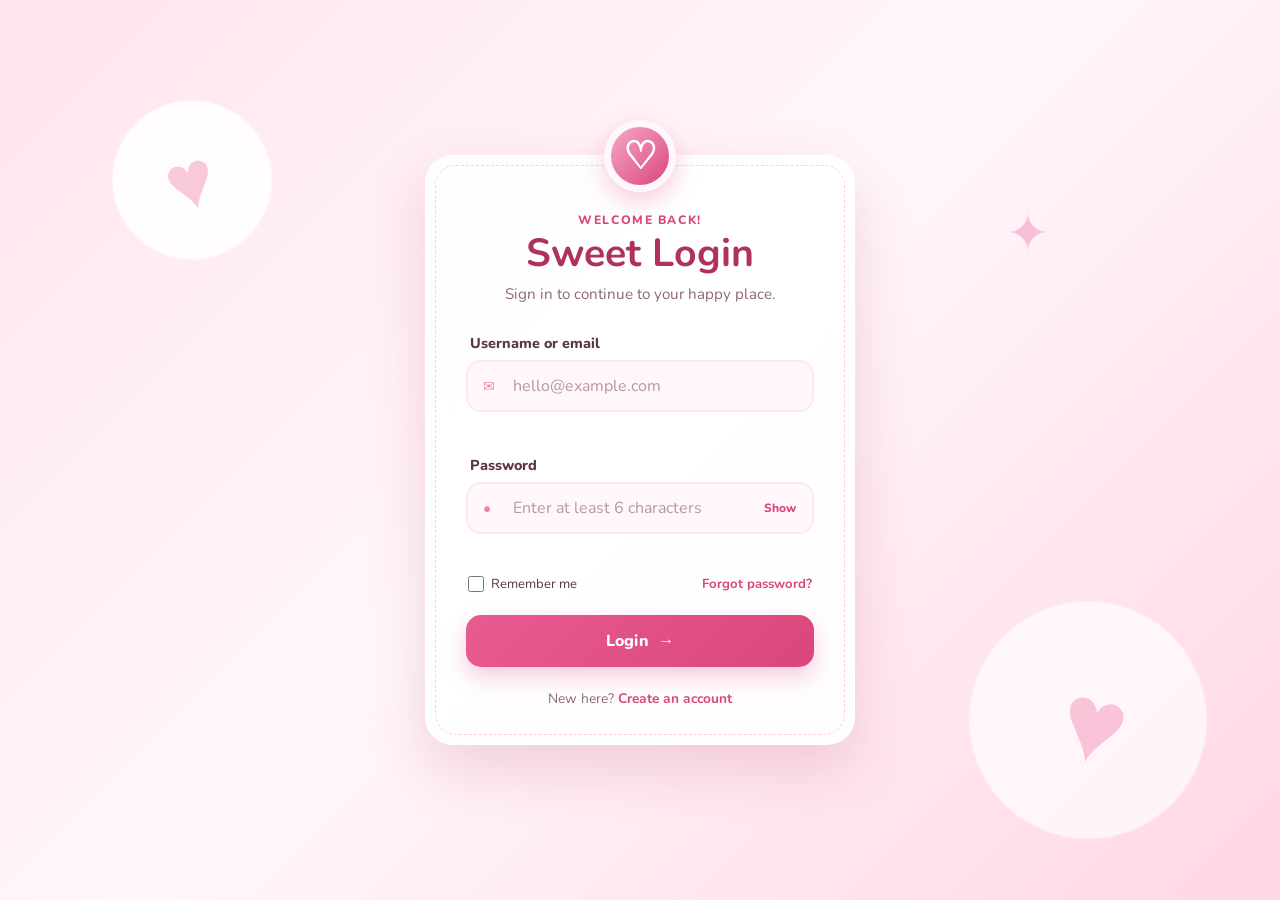
==== index.html @ 0a7f22c5 "Initial commit" ====
<!DOCTYPE html>
<html lang="en">
<head>
    <meta charset="UTF-8">
    <meta name="viewport" content="width=device-width, initial-scale=1.0">
    <meta name="description" content="A cute pink and white login page with front-end validation.">
    <title>Sweet Login</title>
    <link rel="preconnect" href="https://fonts.googleapis.com">
    <link rel="preconnect" href="https://fonts.gstatic.com" crossorigin>
    <link href="https://fonts.googleapis.com/css2?family=Nunito:wght@400;600;700;800&display=swap" rel="stylesheet">
    <link rel="stylesheet" href="style.css">
</head>
<body>
    <main class="page-wrapper">
        <div class="decoration heart-one" aria-hidden="true">♥</div>
        <div class="decoration heart-two" aria-hidden="true">♥</div>
        <div class="decoration sparkle" aria-hidden="true">✦</div>

        <section class="login-card" aria-labelledby="login-title">
            <div class="login-icon" aria-hidden="true">♡</div>

            <header class="login-header">
                <p class="eyebrow">Welcome back!</p>
                <h1 id="login-title">Sweet Login</h1>
                <p>Sign in to continue to your happy place.</p>
            </header>

            <form id="loginForm" novalidate>
                <div class="form-group">
                    <label for="username">Username or email</label>
                    <div class="input-wrapper">
                        <span class="field-icon" aria-hidden="true">✉</span>
                        <input
                            type="text"
                            id="username"
                            name="username"
                            placeholder="hello@example.com"
                            autocomplete="username"
                            aria-describedby="usernameError"
                        >
                    </div>
                    <small class="error-message" id="usernameError"></small>
                </div>

                <div class="form-group">
                    <label for="password">Password</label>
                    <div class="input-wrapper">
                        <span class="field-icon" aria-hidden="true">●</span>
                        <input
                            type="password"
                            id="password"
                            name="password"
                            placeholder="Enter at least 6 characters"
                            autocomplete="current-password"
                            aria-describedby="passwordError"
                        >
                        <button
                            class="password-toggle"
                            id="passwordToggle"
                            type="button"
                            aria-label="Show password"
                            aria-pressed="false"
                        >
                            Show
                        </button>
                    </div>
                    <small class="error-message" id="passwordError"></small>
                </div>

                <div class="form-options">
                    <label class="remember-option">
                        <input type="checkbox" id="rememberMe" name="rememberMe">
                        <span>Remember me</span>
                    </label>
                    <a href="#" id="forgotPassword">Forgot password?</a>
                </div>

                <button class="login-button" type="submit">
                    Login <span aria-hidden="true">→</span>
                </button>

                <div
                    class="form-message"
                    id="formMessage"
                    role="status"
                    aria-live="polite"
                ></div>
            </form>

            <p class="signup-text">
                New here? <a href="#" id="signUpLink">Create an account</a>
            </p>
        </section>
    </main>

    <script src="script.js"></script>
</body>
</html>
---- style.css ----
:root {
    --pink-50: #fff7fb;
    --pink-100: #ffe7f1;
    --pink-200: #ffcfe1;
    --pink-300: #f7a9c6;
    --pink-500: #e85b91;
    --pink-600: #d9467c;
    --pink-700: #ae315f;
    --text: #5a3545;
    --muted: #8c6877;
    --white: #ffffff;
    --success: #268a5a;
    --success-bg: #eaf9f1;
    --error: #c93667;
    --error-bg: #fff0f5;
    --shadow: 0 24px 60px rgba(174, 49, 95, 0.18);
}

* {
    box-sizing: border-box;
    margin: 0;
    padding: 0;
}

body {
    min-height: 100vh;
    color: var(--text);
    font-family: "Nunito", Arial, sans-serif;
    background:
        radial-gradient(circle at 15% 20%, rgba(255, 255, 255, 0.9) 0 6%, transparent 6.2%),
        radial-gradient(circle at 85% 80%, rgba(255, 255, 255, 0.7) 0 9%, transparent 9.2%),
        linear-gradient(135deg, #ffe4ef 0%, #fff7fb 48%, #ffd6e6 100%);
}

button,
input {
    font: inherit;
}

a {
    color: var(--pink-600);
    font-weight: 700;
    text-decoration: none;
}

a:hover,
a:focus-visible {
    color: var(--pink-700);
    text-decoration: underline;
}

.page-wrapper {
    position: relative;
    display: grid;
    min-height: 100vh;
    place-items: center;
    padding: 32px 20px;
    overflow: hidden;
}

.login-card {
    position: relative;
    z-index: 1;
    width: min(100%, 430px);
    padding: 44px 40px 36px;
    border: 1px solid rgba(255, 255, 255, 0.95);
    border-radius: 28px;
    background: rgba(255, 255, 255, 0.92);
    box-shadow: var(--shadow);
    backdrop-filter: blur(12px);
}

.login-card::before {
    position: absolute;
    inset: 9px;
    z-index: -1;
    border: 1px dashed var(--pink-200);
    border-radius: 21px;
    content: "";
    pointer-events: none;
}

.login-icon {
    display: grid;
    width: 72px;
    height: 72px;
    margin: -80px auto 20px;
    border: 7px solid var(--pink-50);
    border-radius: 50%;
    color: var(--white);
    font-size: 38px;
    font-weight: 800;
    background: linear-gradient(135deg, var(--pink-300), var(--pink-600));
    box-shadow: 0 10px 25px rgba(232, 91, 145, 0.3);
    place-items: center;
}

.login-header {
    margin-bottom: 28px;
    text-align: center;
}

.eyebrow {
    margin-bottom: 4px;
    color: var(--pink-600);
    font-size: 0.76rem;
    font-weight: 800;
    letter-spacing: 0.13em;
    text-transform: uppercase;
}

.login-header h1 {
    margin-bottom: 8px;
    color: var(--pink-700);
    font-size: clamp(1.9rem, 6vw, 2.45rem);
    line-height: 1.1;
}

.login-header p:last-child {
    color: var(--muted);
    font-size: 0.95rem;
}

.form-group {
    margin-bottom: 19px;
}

.form-group > label {
    display: inline-block;
    margin: 0 0 7px 4px;
    font-size: 0.9rem;
    font-weight: 800;
}

.input-wrapper {
    position: relative;
}

.field-icon {
    position: absolute;
    top: 50%;
    left: 17px;
    color: var(--pink-400, #ee81aa);
    font-size: 0.85rem;
    transform: translateY(-50%);
    pointer-events: none;
}

.input-wrapper input {
    width: 100%;
    height: 52px;
    padding: 0 67px 0 45px;
    border: 2px solid var(--pink-100);
    border-radius: 15px;
    outline: none;
    color: var(--text);
    background: var(--pink-50);
    transition: border-color 0.2s ease, box-shadow 0.2s ease, background 0.2s ease;
}

.input-wrapper input::placeholder {
    color: #b797a4;
}

.input-wrapper input:focus {
    border-color: var(--pink-300);
    background: var(--white);
    box-shadow: 0 0 0 4px rgba(247, 169, 198, 0.2);
}

.input-wrapper input.input-error {
    border-color: var(--error);
    background: var(--error-bg);
}

.password-toggle {
    position: absolute;
    top: 50%;
    right: 13px;
    padding: 5px;
    border: 0;
    color: var(--pink-600);
    font-size: 0.75rem;
    font-weight: 800;
    background: transparent;
    cursor: pointer;
    transform: translateY(-50%);
}

.password-toggle:hover,
.password-toggle:focus-visible {
    color: var(--pink-700);
    text-decoration: underline;
}

.error-message {
    display: block;
    min-height: 18px;
    margin: 5px 0 0 4px;
    color: var(--error);
    font-size: 0.78rem;
    font-weight: 700;
}

.form-options {
    display: flex;
    align-items: center;
    justify-content: space-between;
    gap: 12px;
    margin: -1px 2px 22px;
    font-size: 0.82rem;
}

.remember-option {
    display: flex;
    align-items: center;
    gap: 7px;
    cursor: pointer;
}

.remember-option input {
    width: 16px;
    height: 16px;
    accent-color: var(--pink-600);
}

.login-button {
    display: flex;
    align-items: center;
    justify-content: center;
    gap: 9px;
    width: 100%;
    min-height: 52px;
    border: 0;
    border-radius: 15px;
    color: var(--white);
    font-weight: 800;
    letter-spacing: 0.02em;
    background: linear-gradient(135deg, var(--pink-500), var(--pink-600));
    box-shadow: 0 10px 22px rgba(217, 70, 124, 0.27);
    cursor: pointer;
    transition: transform 0.2s ease, box-shadow 0.2s ease, filter 0.2s ease;
}

.login-button:hover {
    box-shadow: 0 14px 28px rgba(217, 70, 124, 0.34);
    filter: brightness(1.04);
    transform: translateY(-2px);
}

.login-button:active {
    transform: translateY(0);
}

.login-button:focus-visible {
    outline: 3px solid rgba(232, 91, 145, 0.3);
    outline-offset: 3px;
}

.form-message {
    display: none;
    margin-top: 16px;
    padding: 11px 14px;
    border-radius: 12px;
    font-size: 0.85rem;
    font-weight: 800;
    text-align: center;
}

.form-message.success,
.form-message.error {
    display: block;
}

.form-message.success {
    color: var(--success);
    background: var(--success-bg);
}

.form-message.error {
    color: var(--error);
    background: var(--error-bg);
}

.signup-text {
    margin-top: 22px;
    color: var(--muted);
    font-size: 0.86rem;
    text-align: center;
}

.decoration {
    position: absolute;
    color: rgba(232, 91, 145, 0.32);
    user-select: none;
}

.heart-one {
    top: 14%;
    left: 13%;
    font-size: 82px;
    transform: rotate(-16deg);
}

.heart-two {
    right: 12%;
    bottom: 11%;
    font-size: 110px;
    transform: rotate(14deg);
}

.sparkle {
    top: 22%;
    right: 18%;
    font-size: 52px;
}

@media (max-width: 520px) {
    .page-wrapper {
        padding: 56px 14px 24px;
    }

    .login-card {
        padding: 40px 24px 30px;
        border-radius: 24px;
    }

    .form-options {
        align-items: flex-start;
        flex-direction: column;
    }

    .heart-one {
        top: 5%;
        left: 4%;
    }

    .heart-two {
        right: -10px;
        bottom: 1%;
    }
}

@media (prefers-reduced-motion: reduce) {
    *,
    *::before,
    *::after {
        scroll-behavior: auto !important;
        transition: none !important;
    }
}
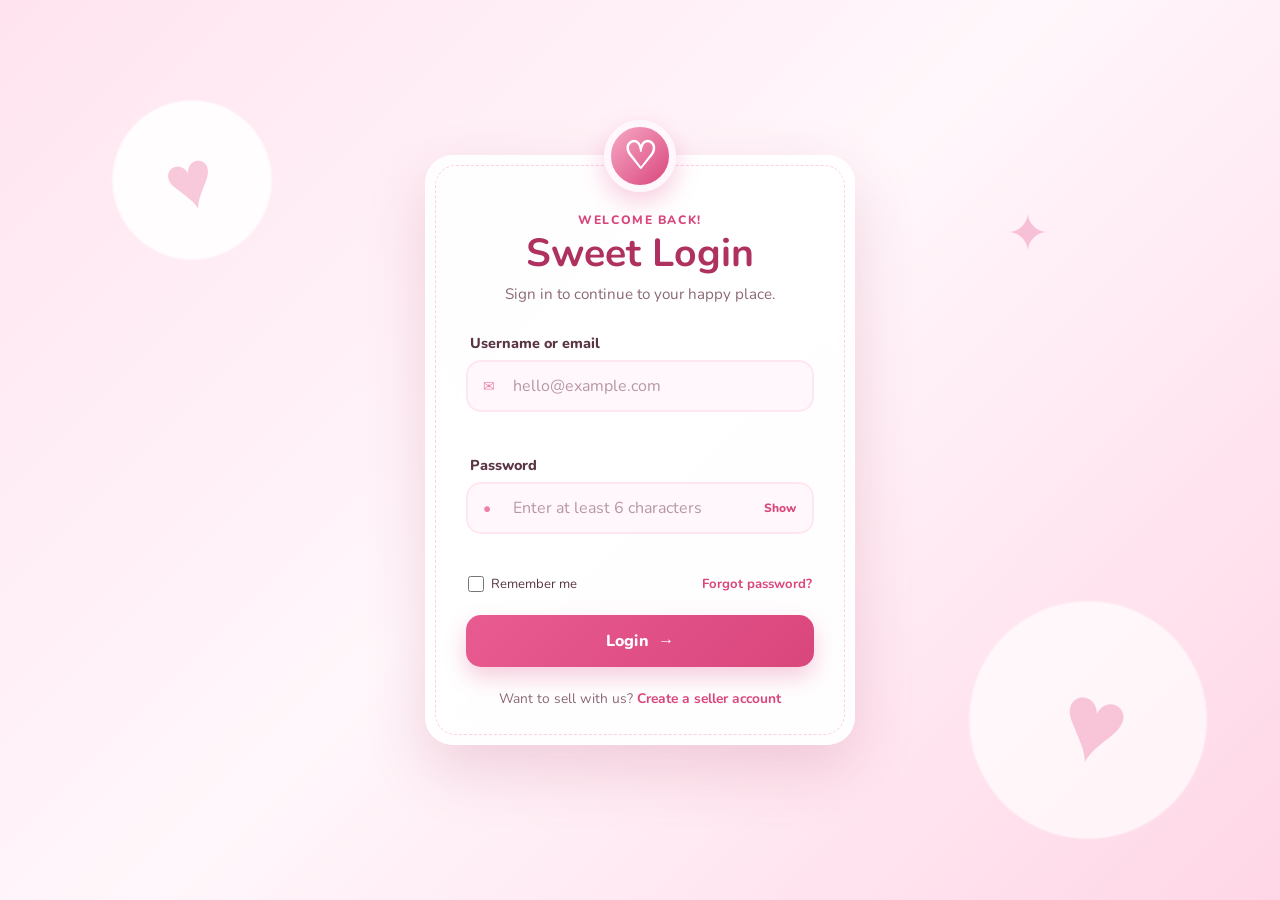
==== commit eb62ac87: "Add seller account registration" ====
--- a/index.html
+++ b/index.html
@@ -88,7 +88,7 @@
             </form>
 
             <p class="signup-text">
-                New here? <a href="#" id="signUpLink">Create an account</a>
+                Want to sell with us? <a href="seller-register.html" id="signUpLink">Create a seller account</a>
             </p>
         </section>
     </main>
--- a/style.css
+++ b/style.css
@@ -289,6 +289,54 @@
     text-align: center;
 }
 
+.registration-page {
+    padding-block: 64px 40px;
+}
+
+.seller-card {
+    width: min(100%, 780px);
+}
+
+.form-grid {
+    display: grid;
+    grid-template-columns: repeat(2, minmax(0, 1fr));
+    gap: 18px;
+}
+
+.optional {
+    color: var(--muted);
+    font-size: 0.75rem;
+    font-weight: 600;
+}
+
+.terms-option {
+    display: flex;
+    align-items: flex-start;
+    gap: 9px;
+    margin: 0 4px;
+    color: var(--muted);
+    font-size: 0.85rem;
+    font-weight: 700;
+    cursor: pointer;
+}
+
+.terms-option input {
+    flex: 0 0 auto;
+    width: 17px;
+    height: 17px;
+    margin-top: 2px;
+    accent-color: var(--pink-600);
+}
+
+.terms-option input.input-error {
+    outline: 2px solid var(--error);
+    outline-offset: 2px;
+}
+
+.terms-error {
+    margin: 5px 0 15px 30px;
+}
+
 .decoration {
     position: absolute;
     color: rgba(232, 91, 145, 0.32);
@@ -338,6 +386,11 @@
     .heart-two {
         right: -10px;
         bottom: 1%;
+    }
+
+    .form-grid {
+        grid-template-columns: 1fr;
+        gap: 0;
     }
 }
 
